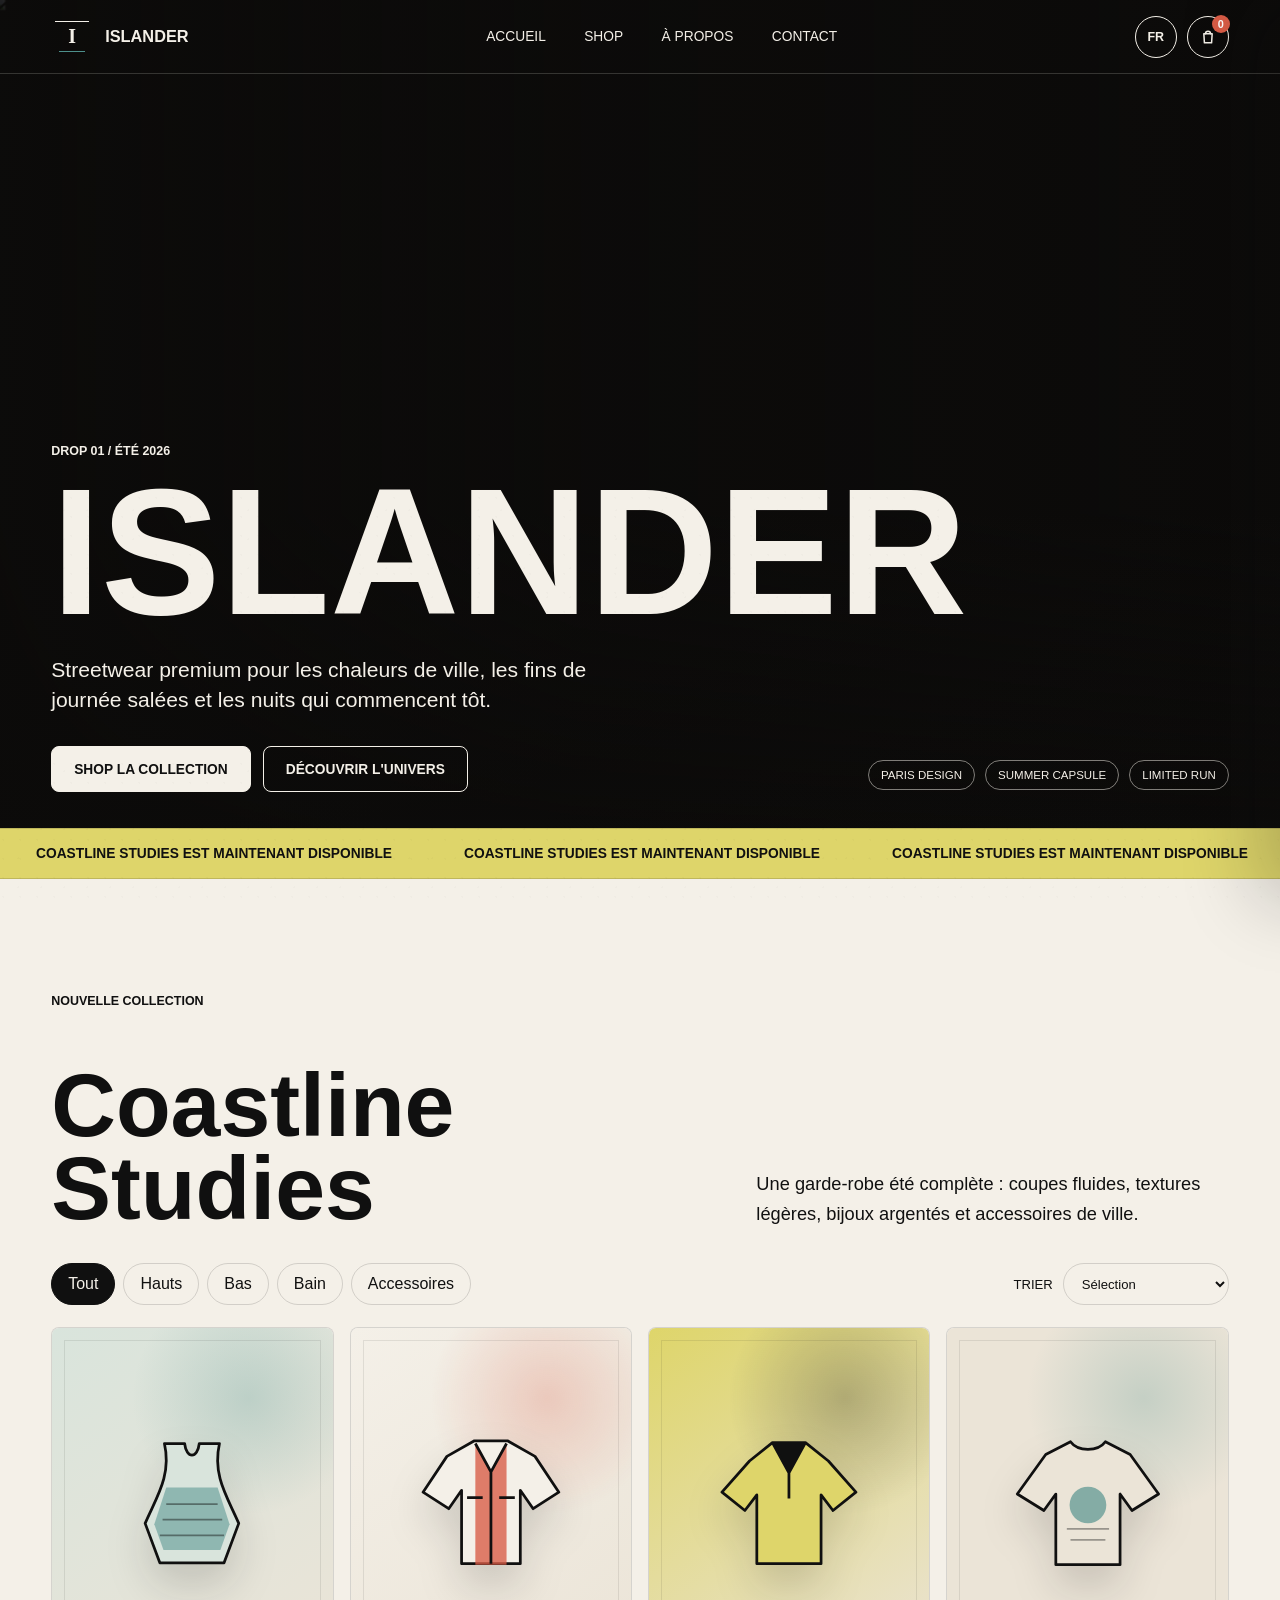
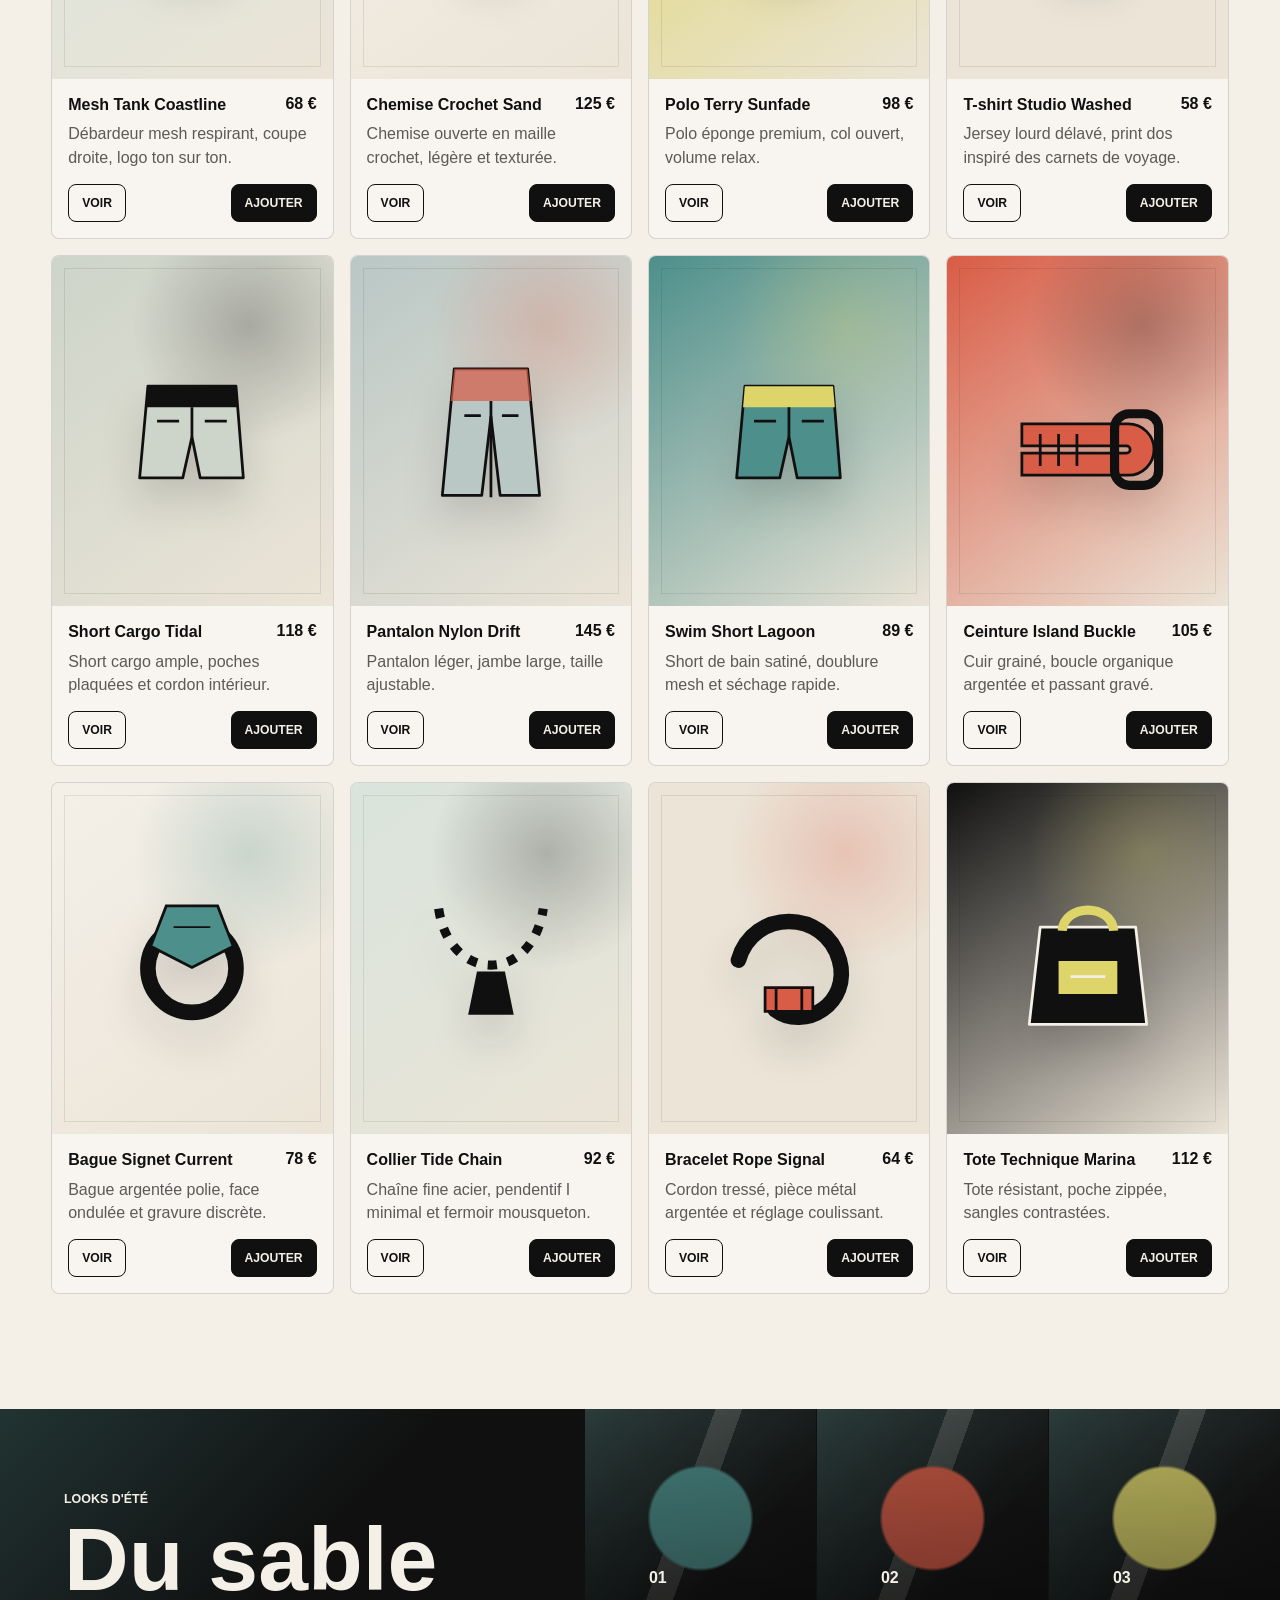
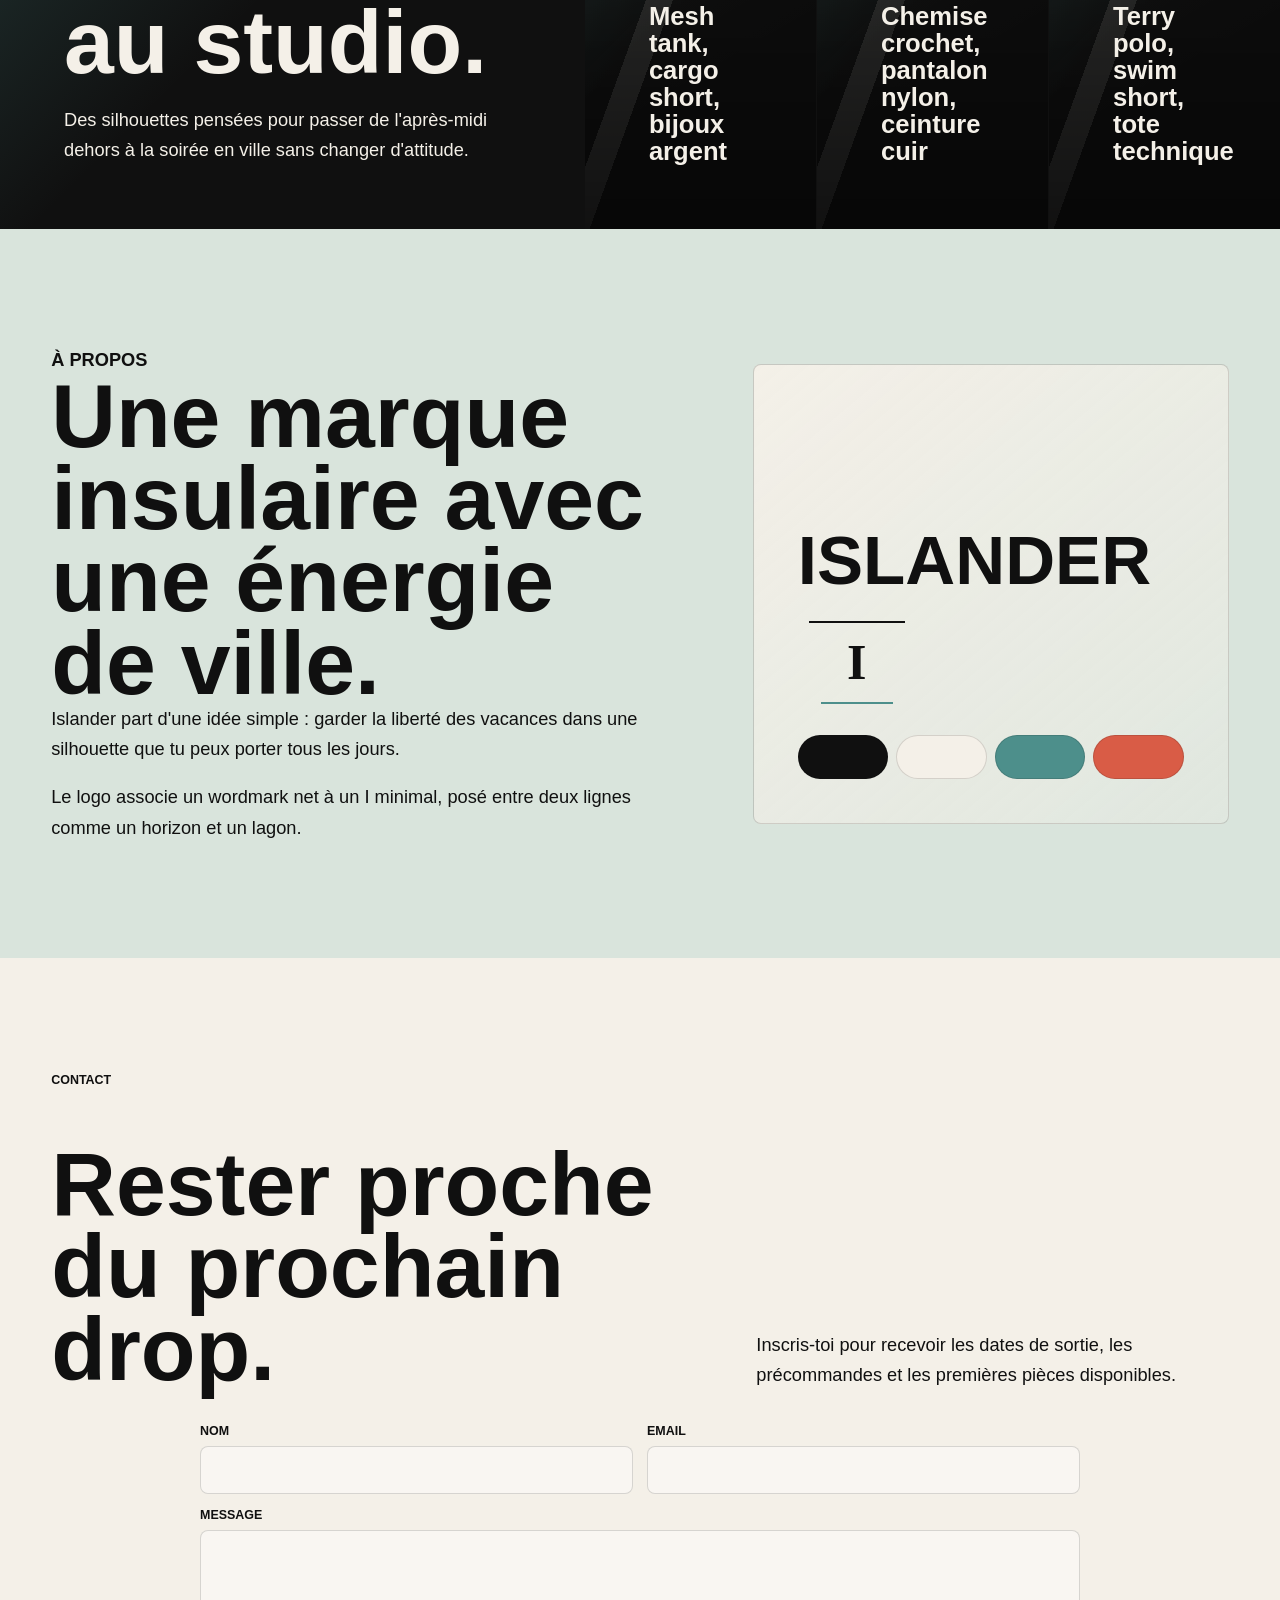
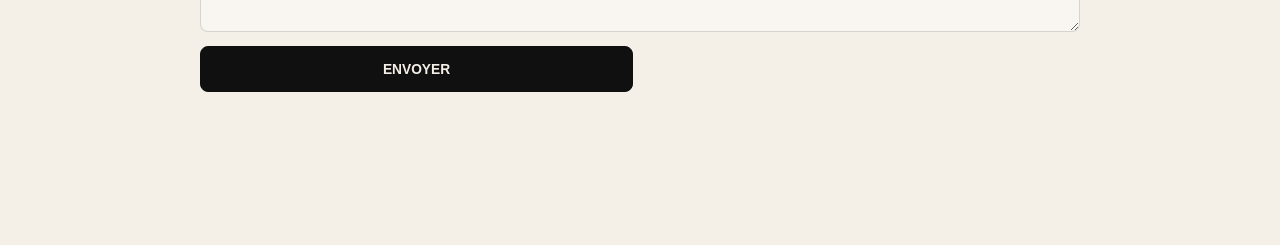
==== index.html @ 59736499 "Add files via upload" ====
<!doctype html>
<html lang="fr">
  <head>
    <meta charset="utf-8" />
    <meta name="viewport" content="width=device-width, initial-scale=1" />
    <meta
      name="description"
      content="Islander, marque streetwear premium et artistique. Collection ete, shop, accessoires et pieces lifestyle."
    />
    <title>Islander | Premium Streetwear</title>
    <link rel="preload" href="styles.css" as="style" />
    <link rel="stylesheet" href="styles.css" />
  </head>
  <body>
    <div class="grain" aria-hidden="true"></div>

    <header class="site-header" data-header>
      <a class="brand" href="#home" aria-label="Islander home">
        <span class="brand-mark" aria-hidden="true">
          <span class="mark-line"></span>
          <span class="mark-i">I</span>
          <span class="mark-line lagoon"></span>
        </span>
        <span class="brand-name">ISLANDER</span>
      </a>

      <nav class="desktop-nav" aria-label="Navigation principale">
        <a href="#home" data-i18n="navHome">Accueil</a>
        <a href="#shop" data-i18n="navShop">Shop</a>
        <a href="#about" data-i18n="navAbout">À propos</a>
        <a href="#contact" data-i18n="navContact">Contact</a>
      </nav>

      <div class="header-actions">
        <button class="lang-toggle" type="button" data-lang-toggle aria-label="Switch language">
          <span data-lang-current>FR</span>
        </button>
        <button class="icon-button" type="button" data-cart-open aria-label="Ouvrir le panier">
          <svg viewBox="0 0 24 24" aria-hidden="true">
            <path d="M7 8h10l-.7 11H7.7L7 8Z" />
            <path d="M9 8a3 3 0 0 1 6 0" />
          </svg>
          <span class="cart-count" data-cart-count>0</span>
        </button>
      </div>
    </header>

    <main>
      <section class="hero" id="home">
        <div class="hero-media" aria-hidden="true">
          <img src="assets/islander-campaign.svg" alt="" />
        </div>
        <div class="hero-copy reveal">
          <p class="eyebrow" data-i18n="heroEyebrow">Drop 01 / Été 2026</p>
          <h1>ISLANDER</h1>
          <p class="hero-subtitle" data-i18n="heroSubtitle">
            Streetwear premium pour les chaleurs de ville, les fins de journée salées et les nuits qui commencent tôt.
          </p>
          <div class="hero-actions">
            <a class="button primary" href="#shop" data-i18n="heroPrimary">Shop la collection</a>
            <a class="button ghost" href="#about" data-i18n="heroSecondary">Découvrir l'univers</a>
          </div>
        </div>
        <div class="hero-meta" aria-label="Collection details">
          <span data-i18n="heroMetaOne">Paris design</span>
          <span data-i18n="heroMetaTwo">Summer capsule</span>
          <span data-i18n="heroMetaThree">Limited run</span>
        </div>
      </section>

      <section class="drop-note" aria-label="Collection annonce">
        <div class="ticker">
          <span data-i18n="ticker">Coastline Studies est maintenant disponible</span>
          <span data-i18n="ticker">Coastline Studies est maintenant disponible</span>
          <span data-i18n="ticker">Coastline Studies est maintenant disponible</span>
        </div>
      </section>

      <section class="section shop-section" id="shop">
        <div class="section-heading reveal">
          <p class="eyebrow" data-i18n="shopEyebrow">Nouvelle collection</p>
          <h2 data-i18n="shopTitle">Coastline Studies</h2>
          <p data-i18n="shopIntro">
            Une garde-robe été complète : coupes fluides, textures légères, bijoux argentés et accessoires de ville.
          </p>
        </div>

        <div class="shop-toolbar reveal">
          <div class="filters" role="tablist" aria-label="Catégories produits">
            <button class="filter active" type="button" data-filter="all" role="tab" aria-selected="true" data-i18n="filterAll">
              Tout
            </button>
            <button class="filter" type="button" data-filter="tops" role="tab" aria-selected="false" data-i18n="filterTops">
              Hauts
            </button>
            <button class="filter" type="button" data-filter="bottoms" role="tab" aria-selected="false" data-i18n="filterBottoms">
              Bas
            </button>
            <button class="filter" type="button" data-filter="swim" role="tab" aria-selected="false" data-i18n="filterSwim">
              Bain
            </button>
            <button class="filter" type="button" data-filter="accessories" role="tab" aria-selected="false" data-i18n="filterAccessories">
              Accessoires
            </button>
          </div>

          <label class="sort-control">
            <span data-i18n="sortLabel">Trier</span>
            <select data-sort>
              <option value="featured" data-i18n="sortFeatured">Sélection</option>
              <option value="priceAsc" data-i18n="sortPriceAsc">Prix croissant</option>
              <option value="priceDesc" data-i18n="sortPriceDesc">Prix décroissant</option>
            </select>
          </label>
        </div>

        <div class="product-grid" data-products aria-live="polite"></div>
      </section>

      <section class="lookbook">
        <div class="lookbook-panel reveal">
          <p class="eyebrow" data-i18n="lookbookEyebrow">Looks d'été</p>
          <h2 data-i18n="lookbookTitle">Du sable au studio.</h2>
          <p data-i18n="lookbookText">
            Des silhouettes pensées pour passer de l'après-midi dehors à la soirée en ville sans changer d'attitude.
          </p>
        </div>
        <div class="lookbook-grid" aria-label="Looks Islander">
          <article class="look reveal">
            <span>01</span>
            <h3 data-i18n="lookOneTitle">Mesh tank, cargo short, bijoux argent</h3>
          </article>
          <article class="look reveal">
            <span>02</span>
            <h3 data-i18n="lookTwoTitle">Chemise crochet, pantalon nylon, ceinture cuir</h3>
          </article>
          <article class="look reveal">
            <span>03</span>
            <h3 data-i18n="lookThreeTitle">Terry polo, swim short, tote technique</h3>
          </article>
        </div>
      </section>

      <section class="section about-section" id="about">
        <div class="about-copy reveal">
          <p class="eyebrow" data-i18n="aboutEyebrow">À propos</p>
          <h2 data-i18n="aboutTitle">Une marque insulaire avec une énergie de ville.</h2>
          <p data-i18n="aboutTextOne">
            Islander part d'une idée simple : garder la liberté des vacances dans une silhouette que tu peux porter tous les jours.
          </p>
          <p data-i18n="aboutTextTwo">
            Le logo associe un wordmark net à un I minimal, posé entre deux lignes comme un horizon et un lagon.
          </p>
        </div>
        <div class="identity-board reveal" aria-label="Direction visuelle Islander">
          <div class="wordmark">ISLANDER</div>
          <div class="monogram" aria-hidden="true">
            <span class="mark-line"></span>
            <span class="mark-i">I</span>
            <span class="mark-line lagoon"></span>
          </div>
          <div class="palette">
            <span style="--swatch:#101010"></span>
            <span style="--swatch:#f4f0e8"></span>
            <span style="--swatch:#4d8f8b"></span>
            <span style="--swatch:#d95c46"></span>
          </div>
        </div>
      </section>

      <section class="section contact-section" id="contact">
        <div class="section-heading reveal">
          <p class="eyebrow" data-i18n="contactEyebrow">Contact</p>
          <h2 data-i18n="contactTitle">Rester proche du prochain drop.</h2>
          <p data-i18n="contactIntro">
            Inscris-toi pour recevoir les dates de sortie, les précommandes et les premières pièces disponibles.
          </p>
        </div>

        <form class="contact-form reveal" data-contact-form>
          <label>
            <span data-i18n="nameLabel">Nom</span>
            <input type="text" name="name" autocomplete="name" required />
          </label>
          <label>
            <span data-i18n="emailLabel">Email</span>
            <input type="email" name="email" autocomplete="email" required />
          </label>
          <label class="full">
            <span data-i18n="messageLabel">Message</span>
            <textarea name="message" rows="4" required></textarea>
          </label>
          <button class="button primary" type="submit" data-i18n="contactCta">Envoyer</button>
          <p class="form-status" data-form-status role="status"></p>
        </form>
      </section>
    </main>

    <aside class="cart-drawer" data-cart-drawer aria-hidden="true" aria-label="Panier">
      <div class="cart-head">
        <div>
          <p class="eyebrow" data-i18n="cartEyebrow">Panier</p>
          <h2 data-i18n="cartTitle">Ta sélection</h2>
        </div>
        <button class="icon-button close" type="button" data-cart-close aria-label="Fermer le panier">
          <svg viewBox="0 0 24 24" aria-hidden="true">
            <path d="m6 6 12 12M18 6 6 18" />
          </svg>
        </button>
      </div>
      <div class="cart-items" data-cart-items></div>
      <div class="cart-footer">
        <div class="cart-total">
          <span data-i18n="cartTotal">Total</span>
          <strong data-cart-total>0 €</strong>
        </div>
        <button class="button primary full-button" type="button" data-checkout data-i18n="checkoutCta">Commander</button>
        <p data-i18n="checkoutNote">Prototype local : paiement à connecter plus tard.</p>
      </div>
    </aside>
    <button class="page-scrim" type="button" data-scrim aria-label="Fermer"></button>

    <dialog class="quick-view" data-quick-view>
      <button class="icon-button close modal-close" type="button" data-modal-close aria-label="Fermer">
        <svg viewBox="0 0 24 24" aria-hidden="true">
          <path d="m6 6 12 12M18 6 6 18" />
        </svg>
      </button>
      <div class="modal-product-visual" data-modal-visual></div>
      <div class="modal-copy">
        <p class="eyebrow" data-modal-category></p>
        <h2 data-modal-title></h2>
        <p data-modal-desc></p>
        <div class="size-picker" data-size-picker></div>
        <div class="modal-row">
          <strong data-modal-price></strong>
          <button class="button primary" type="button" data-modal-add data-i18n="addToCart">Ajouter</button>
        </div>
      </div>
    </dialog>

    <script src="script.js" defer></script>
  </body>
</html>
---- styles.css ----
:root {
  color-scheme: light;
  --ink: #101010;
  --paper: #f4f0e8;
  --paper-soft: #ebe4d7;
  --mist: #d9e4dc;
  --sea: #4d8f8b;
  --coral: #d95c46;
  --citron: #ded56a;
  --line: rgba(16, 16, 16, 0.15);
  --shadow: 0 24px 70px rgba(16, 16, 16, 0.16);
  --radius: 8px;
  --header-height: 74px;
  font-family: "Inter", "Helvetica Neue", Arial, sans-serif;
}

* {
  box-sizing: border-box;
}

html {
  scroll-behavior: smooth;
}

body {
  margin: 0;
  background: var(--paper);
  color: var(--ink);
  overflow-x: hidden;
}

button,
input,
select,
textarea {
  font: inherit;
}

a {
  color: inherit;
  text-decoration: none;
}

img,
svg {
  display: block;
  max-width: 100%;
}

.grain {
  position: fixed;
  inset: 0;
  pointer-events: none;
  z-index: 100;
  opacity: 0.16;
  mix-blend-mode: multiply;
  background-image:
    radial-gradient(circle at 20% 20%, rgba(16, 16, 16, 0.12) 0 1px, transparent 1px),
    radial-gradient(circle at 80% 60%, rgba(16, 16, 16, 0.1) 0 1px, transparent 1px);
  background-size: 17px 19px, 23px 29px;
}

.site-header {
  position: fixed;
  top: 0;
  left: 0;
  right: 0;
  height: var(--header-height);
  z-index: 80;
  display: grid;
  grid-template-columns: auto 1fr auto;
  align-items: center;
  gap: 28px;
  padding: 0 clamp(18px, 4vw, 54px);
  color: var(--paper);
  transition: background 0.25s ease, color 0.25s ease, border-color 0.25s ease;
  border-bottom: 1px solid rgba(244, 240, 232, 0.18);
}

.site-header.is-scrolled {
  color: var(--ink);
  background: rgba(244, 240, 232, 0.88);
  border-bottom-color: var(--line);
  backdrop-filter: blur(18px);
}

.brand,
.header-actions,
.desktop-nav {
  display: flex;
  align-items: center;
}

.brand {
  gap: 12px;
  min-width: 0;
}

.brand-mark,
.monogram {
  display: grid;
  place-items: center;
  grid-template-rows: auto auto auto;
  gap: 3px;
  width: 42px;
  height: 34px;
  color: currentColor;
}

.mark-line {
  width: 34px;
  height: 1px;
  background: currentColor;
}

.mark-line.lagoon {
  width: 26px;
  background: var(--sea);
}

.mark-i {
  font-family: Georgia, "Times New Roman", serif;
  font-size: 20px;
  font-weight: 600;
  line-height: 0.85;
}

.brand-name,
.wordmark {
  font-weight: 760;
  letter-spacing: 0;
}

.brand-name {
  font-size: 1.02rem;
}

.desktop-nav {
  justify-content: center;
  gap: clamp(16px, 3vw, 42px);
  font-size: 0.86rem;
  text-transform: uppercase;
}

.desktop-nav a {
  position: relative;
  padding: 12px 0;
}

.desktop-nav a::after {
  content: "";
  position: absolute;
  left: 0;
  right: 0;
  bottom: 6px;
  height: 1px;
  transform: scaleX(0);
  transform-origin: right;
  background: currentColor;
  transition: transform 0.25s ease;
}

.desktop-nav a:hover::after {
  transform: scaleX(1);
  transform-origin: left;
}

.header-actions {
  justify-content: flex-end;
  gap: 10px;
}

.lang-toggle,
.icon-button {
  display: inline-grid;
  place-items: center;
  min-width: 42px;
  height: 42px;
  border: 1px solid currentColor;
  border-radius: 50%;
  background: transparent;
  color: inherit;
  cursor: pointer;
}

.lang-toggle {
  font-size: 0.78rem;
  font-weight: 700;
}

.icon-button {
  position: relative;
}

.icon-button svg {
  width: 20px;
  height: 20px;
  fill: none;
  stroke: currentColor;
  stroke-width: 1.8;
  stroke-linecap: round;
  stroke-linejoin: round;
}

.cart-count {
  position: absolute;
  right: -2px;
  top: -2px;
  min-width: 18px;
  height: 18px;
  display: grid;
  place-items: center;
  border-radius: 999px;
  background: var(--coral);
  color: #fff;
  font-size: 0.68rem;
  font-weight: 800;
}

.hero {
  position: relative;
  min-height: min(920px, 92vh);
  overflow: hidden;
  display: grid;
  align-items: end;
  padding: calc(var(--header-height) + 46px) clamp(18px, 4vw, 54px) 36px;
  background: #0c0b0a;
  color: var(--paper);
}

.hero::after {
  content: "";
  position: absolute;
  inset: 0;
  background:
    linear-gradient(90deg, rgba(12, 11, 10, 0.9), rgba(12, 11, 10, 0.3) 45%, rgba(12, 11, 10, 0.02)),
    linear-gradient(0deg, rgba(12, 11, 10, 0.8), transparent 38%);
  pointer-events: none;
}

.hero-media {
  position: absolute;
  inset: 0;
  transform: translate3d(var(--hero-x, 0), var(--hero-y, 0), 0) scale(1.02);
  transform-origin: center;
  transition: transform 0.2s ease-out;
}

.hero-media img {
  width: 100%;
  height: 100%;
  object-fit: cover;
}

.hero-copy {
  position: relative;
  z-index: 1;
  max-width: 760px;
}

.eyebrow {
  margin: 0 0 12px;
  font-size: 0.78rem;
  font-weight: 760;
  text-transform: uppercase;
  letter-spacing: 0;
}

.hero h1,
.section-heading h2,
.lookbook h2,
.about-copy h2 {
  margin: 0;
  font-weight: 820;
  letter-spacing: 0;
  line-height: 0.92;
}

.hero h1 {
  font-size: clamp(4.3rem, 14vw, 12.5rem);
  max-width: 100%;
}

.hero-subtitle {
  max-width: 590px;
  margin: 20px 0 0;
  font-size: clamp(1.03rem, 2vw, 1.32rem);
  line-height: 1.45;
}

.hero-actions {
  display: flex;
  flex-wrap: wrap;
  gap: 12px;
  margin-top: 30px;
}

.button {
  display: inline-flex;
  align-items: center;
  justify-content: center;
  min-height: 46px;
  padding: 0 22px;
  border: 1px solid currentColor;
  border-radius: var(--radius);
  font-size: 0.86rem;
  font-weight: 800;
  text-transform: uppercase;
  cursor: pointer;
  transition: transform 0.18s ease, background 0.18s ease, color 0.18s ease, border-color 0.18s ease;
}

.button:hover {
  transform: translateY(-2px);
}

.button.primary {
  background: var(--ink);
  border-color: var(--ink);
  color: var(--paper);
}

.hero .button.primary {
  background: var(--paper);
  border-color: var(--paper);
  color: var(--ink);
}

.button.ghost {
  background: transparent;
}

.hero-meta {
  position: absolute;
  right: clamp(18px, 4vw, 54px);
  bottom: 38px;
  z-index: 1;
  display: flex;
  gap: 10px;
  flex-wrap: wrap;
  justify-content: flex-end;
  max-width: 460px;
}

.hero-meta span {
  border: 1px solid rgba(244, 240, 232, 0.5);
  border-radius: 999px;
  padding: 8px 12px;
  font-size: 0.72rem;
  text-transform: uppercase;
}

.drop-note {
  overflow: hidden;
  border-block: 1px solid var(--line);
  background: var(--citron);
}

.ticker {
  display: flex;
  width: max-content;
  animation: ticker 22s linear infinite;
}

.ticker span {
  padding: 17px 36px;
  font-size: 0.86rem;
  font-weight: 820;
  text-transform: uppercase;
  white-space: nowrap;
}

@keyframes ticker {
  from {
    transform: translateX(0);
  }
  to {
    transform: translateX(-33.33%);
  }
}

.section {
  padding: clamp(70px, 9vw, 128px) clamp(18px, 4vw, 54px);
}

.section-heading {
  display: grid;
  grid-template-columns: minmax(0, 0.95fr) minmax(260px, 0.7fr);
  gap: clamp(22px, 5vw, 76px);
  align-items: end;
  margin-bottom: 34px;
}

.section-heading .eyebrow {
  grid-column: 1 / -1;
  margin-bottom: -8px;
}

.section-heading h2 {
  grid-column: 1;
}

.section-heading p:last-child {
  grid-column: 2;
}

.section-heading h2,
.lookbook h2,
.about-copy h2 {
  font-size: clamp(2.6rem, 7vw, 6.8rem);
}

.section-heading p:last-child,
.lookbook-panel p:last-child,
.about-copy p {
  margin: 0;
  font-size: clamp(0.98rem, 1.5vw, 1.14rem);
  line-height: 1.65;
}

.shop-toolbar {
  display: flex;
  align-items: center;
  justify-content: space-between;
  gap: 16px;
  margin-bottom: 22px;
}

.filters {
  display: flex;
  gap: 8px;
  overflow-x: auto;
  scrollbar-width: none;
}

.filters::-webkit-scrollbar {
  display: none;
}

.filter,
.sort-control select {
  min-height: 42px;
  border: 1px solid var(--line);
  border-radius: 999px;
  background: transparent;
  color: var(--ink);
  cursor: pointer;
}

.filter {
  padding: 0 16px;
  white-space: nowrap;
}

.filter.active {
  background: var(--ink);
  color: var(--paper);
  border-color: var(--ink);
}

.sort-control {
  display: inline-flex;
  align-items: center;
  gap: 10px;
  font-size: 0.82rem;
  text-transform: uppercase;
  white-space: nowrap;
}

.sort-control select {
  padding: 0 36px 0 14px;
}

.product-grid {
  display: grid;
  grid-template-columns: repeat(4, minmax(0, 1fr));
  gap: 16px;
}

.product-card {
  border: 1px solid var(--line);
  border-radius: var(--radius);
  overflow: hidden;
  background: rgba(255, 255, 255, 0.34);
  min-width: 0;
  transform: translateY(0);
  transition: transform 0.22s ease, box-shadow 0.22s ease, border-color 0.22s ease;
}

.product-card:hover {
  transform: translateY(-5px);
  box-shadow: var(--shadow);
  border-color: rgba(16, 16, 16, 0.32);
}

.product-art {
  position: relative;
  display: grid;
  place-items: center;
  width: 100%;
  aspect-ratio: 4 / 5;
  border: 0;
  padding: 0;
  overflow: hidden;
  color: inherit;
  cursor: pointer;
  background:
    radial-gradient(circle at 70% 20%, color-mix(in srgb, var(--accent) 24%, transparent), transparent 34%),
    linear-gradient(145deg, var(--wash), var(--paper-soft));
}

.product-art::after {
  content: "";
  position: absolute;
  inset: 12px;
  border: 1px solid rgba(16, 16, 16, 0.09);
  pointer-events: none;
}

.product-art svg {
  width: min(72%, 290px);
  height: min(72%, 290px);
  filter: drop-shadow(0 22px 20px rgba(16, 16, 16, 0.15));
  transition: transform 0.28s ease;
}

.product-card:hover .product-art svg {
  transform: rotate(-2deg) scale(1.03);
}

.product-info {
  padding: 16px;
}

.product-topline,
.product-actions,
.cart-line,
.cart-total,
.modal-row {
  display: flex;
  align-items: center;
  justify-content: space-between;
  gap: 12px;
}

.product-topline {
  align-items: start;
}

.product-info h3 {
  margin: 0;
  font-size: 1rem;
  line-height: 1.24;
}

.product-info p {
  margin: 8px 0 15px;
  color: rgba(16, 16, 16, 0.68);
  line-height: 1.45;
  min-height: 42px;
}

.price {
  flex: 0 0 auto;
  font-weight: 820;
}

.product-actions .button {
  min-height: 38px;
  padding-inline: 13px;
  font-size: 0.76rem;
}

.product-actions .button.ghost {
  color: var(--ink);
}

.lookbook {
  display: grid;
  grid-template-columns: 0.84fr 1fr;
  gap: 1px;
  background: var(--ink);
  color: var(--paper);
}

.lookbook-panel,
.look {
  min-height: 420px;
  padding: clamp(28px, 5vw, 64px);
  background:
    linear-gradient(135deg, rgba(77, 143, 139, 0.28), transparent 45%),
    #101010;
}

.lookbook-panel {
  display: flex;
  flex-direction: column;
  justify-content: end;
}

.lookbook-panel p:last-child {
  max-width: 520px;
  margin-top: 22px;
}

.lookbook-grid {
  display: grid;
  grid-template-columns: repeat(3, minmax(0, 1fr));
  gap: 1px;
}

.look {
  position: relative;
  display: flex;
  flex-direction: column;
  justify-content: flex-end;
  overflow: hidden;
}

.look::before {
  content: "";
  position: absolute;
  inset: 0;
  opacity: 0.8;
  background:
    linear-gradient(180deg, transparent, rgba(0, 0, 0, 0.68)),
    radial-gradient(circle at 50% 26%, var(--accent, var(--sea)) 0 15%, transparent 16%),
    linear-gradient(110deg, transparent 0 34%, rgba(244, 240, 232, 0.18) 34% 41%, transparent 41%),
    linear-gradient(150deg, rgba(244, 240, 232, 0.06), transparent 62%);
}

.look:nth-child(1) {
  --accent: var(--sea);
}

.look:nth-child(2) {
  --accent: var(--coral);
}

.look:nth-child(3) {
  --accent: var(--citron);
}

.look span,
.look h3 {
  position: relative;
}

.look span {
  font-weight: 820;
  margin-bottom: 16px;
}

.look h3 {
  margin: 0;
  max-width: 250px;
  font-size: clamp(1.2rem, 2vw, 1.65rem);
  line-height: 1.06;
}

.about-section {
  display: grid;
  grid-template-columns: minmax(0, 0.9fr) minmax(320px, 0.7fr);
  gap: clamp(28px, 7vw, 92px);
  align-items: center;
  background: var(--mist);
}

.about-copy p + p {
  margin-top: 18px;
}

.identity-board {
  border: 1px solid rgba(16, 16, 16, 0.16);
  border-radius: var(--radius);
  min-height: 460px;
  padding: clamp(22px, 4vw, 44px);
  display: grid;
  grid-template-rows: 1fr auto auto;
  gap: 26px;
  background:
    linear-gradient(140deg, rgba(244, 240, 232, 0.92), rgba(217, 228, 220, 0.74)),
    var(--paper);
}

.identity-board .wordmark {
  align-self: end;
  font-size: clamp(2.4rem, 5.4vw, 5.9rem);
  line-height: 0.86;
  overflow-wrap: anywhere;
}

.identity-board .monogram {
  width: 118px;
  height: 92px;
  gap: 10px;
  color: var(--ink);
}

.identity-board .monogram .mark-line {
  width: 96px;
  height: 2px;
}

.identity-board .monogram .mark-line.lagoon {
  width: 72px;
}

.identity-board .monogram .mark-i {
  font-size: 50px;
  line-height: 0.78;
}

.palette {
  display: grid;
  grid-template-columns: repeat(4, 1fr);
  gap: 8px;
}

.palette span {
  height: 44px;
  border-radius: 999px;
  background: var(--swatch);
  border: 1px solid rgba(16, 16, 16, 0.14);
}

.contact-section {
  background: var(--paper);
}

.contact-form {
  display: grid;
  grid-template-columns: repeat(2, minmax(0, 1fr));
  gap: 14px;
  max-width: 880px;
  margin-inline: auto;
}

.contact-form label {
  display: grid;
  gap: 8px;
}

.contact-form label.full,
.contact-form .full-button,
.form-status {
  grid-column: 1 / -1;
}

.contact-form span {
  font-size: 0.78rem;
  font-weight: 780;
  text-transform: uppercase;
}

.contact-form input,
.contact-form textarea {
  width: 100%;
  border: 1px solid var(--line);
  border-radius: var(--radius);
  padding: 14px;
  background: rgba(255, 255, 255, 0.42);
  color: var(--ink);
  resize: vertical;
}

.form-status {
  min-height: 24px;
  margin: 0;
}

.page-scrim {
  position: fixed;
  inset: 0;
  z-index: 85;
  border: 0;
  background: rgba(16, 16, 16, 0.46);
  opacity: 0;
  pointer-events: none;
  transition: opacity 0.22s ease;
}

.page-scrim.is-active {
  opacity: 1;
  pointer-events: auto;
}

.cart-drawer {
  position: fixed;
  inset: 0 0 0 auto;
  z-index: 90;
  width: min(460px, 100vw);
  display: grid;
  grid-template-rows: auto 1fr auto;
  background: var(--paper);
  color: var(--ink);
  transform: translateX(100%);
  transition: transform 0.26s ease;
  box-shadow: -24px 0 70px rgba(16, 16, 16, 0.22);
}

.cart-drawer.is-open {
  transform: translateX(0);
}

.cart-head,
.cart-footer {
  padding: 22px;
}

.cart-head {
  display: flex;
  align-items: start;
  justify-content: space-between;
  gap: 16px;
  border-bottom: 1px solid var(--line);
}

.cart-head h2 {
  margin: 0;
}

.icon-button.close {
  color: var(--ink);
}

.cart-items {
  overflow: auto;
  padding: 10px 22px;
}

.cart-empty {
  color: rgba(16, 16, 16, 0.62);
  line-height: 1.5;
}

.cart-line {
  align-items: center;
  padding: 14px 0;
  border-bottom: 1px solid var(--line);
}

.cart-thumb {
  width: 70px;
  aspect-ratio: 1;
  flex: 0 0 auto;
  display: grid;
  place-items: center;
  border-radius: var(--radius);
  background: var(--wash);
}

.cart-thumb svg {
  width: 70%;
}

.cart-line-info {
  min-width: 0;
  flex: 1;
}

.cart-line-info h3 {
  margin: 0 0 3px;
  font-size: 0.94rem;
}

.cart-line-info p {
  margin: 0;
  font-size: 0.82rem;
  color: rgba(16, 16, 16, 0.6);
}

.qty-controls {
  display: flex;
  align-items: center;
  border: 1px solid var(--line);
  border-radius: 999px;
  overflow: hidden;
}

.qty-controls button {
  width: 30px;
  height: 30px;
  border: 0;
  background: transparent;
  cursor: pointer;
}

.cart-footer {
  border-top: 1px solid var(--line);
}

.cart-total {
  margin-bottom: 14px;
  font-size: 1.08rem;
}

.full-button {
  width: 100%;
}

.cart-footer p {
  margin: 10px 0 0;
  color: rgba(16, 16, 16, 0.62);
  font-size: 0.84rem;
}

.quick-view {
  width: min(940px, calc(100vw - 28px));
  border: 0;
  border-radius: var(--radius);
  padding: 0;
  color: var(--ink);
  background: var(--paper);
  box-shadow: var(--shadow);
}

.quick-view::backdrop {
  background: rgba(16, 16, 16, 0.58);
}

.quick-view[open] {
  display: grid;
  grid-template-columns: minmax(0, 0.95fr) minmax(280px, 0.8fr);
}

.modal-close {
  position: absolute;
  right: 14px;
  top: 14px;
  z-index: 1;
  background: rgba(244, 240, 232, 0.72);
}

.modal-product-visual {
  min-height: 540px;
  display: grid;
  place-items: center;
  background:
    radial-gradient(circle at 65% 22%, color-mix(in srgb, var(--accent) 22%, transparent), transparent 30%),
    linear-gradient(145deg, var(--wash), var(--paper-soft));
}

.modal-product-visual svg {
  width: min(60%, 360px);
  filter: drop-shadow(0 24px 30px rgba(16, 16, 16, 0.18));
}

.modal-copy {
  display: grid;
  align-content: end;
  gap: 18px;
  padding: clamp(24px, 4vw, 46px);
}

.modal-copy h2 {
  margin: 0;
  font-size: clamp(2rem, 4vw, 4.4rem);
  line-height: 0.96;
}

.modal-copy p {
  margin: 0;
  line-height: 1.6;
}

.size-picker {
  display: flex;
  flex-wrap: wrap;
  gap: 8px;
}

.size-picker button {
  min-width: 44px;
  min-height: 38px;
  border: 1px solid var(--line);
  border-radius: 999px;
  background: transparent;
  cursor: pointer;
}

.size-picker button.active {
  background: var(--ink);
  color: var(--paper);
  border-color: var(--ink);
}

.reveal {
  opacity: 0;
  transform: translateY(22px);
  transition: opacity 0.5s ease, transform 0.5s ease;
}

.reveal.is-visible {
  opacity: 1;
  transform: translateY(0);
}

@media (max-width: 1120px) {
  .product-grid {
    grid-template-columns: repeat(3, minmax(0, 1fr));
  }

  .lookbook {
    grid-template-columns: 1fr;
  }
}

@media (max-width: 840px) {
  .site-header {
    grid-template-columns: 1fr auto;
  }

  .desktop-nav {
    display: none;
  }

  .hero {
    min-height: 88vh;
  }

  .hero::after {
    background:
      linear-gradient(180deg, rgba(12, 11, 10, 0.2), rgba(12, 11, 10, 0.88)),
      linear-gradient(90deg, rgba(12, 11, 10, 0.35), transparent);
  }

  .hero-copy {
    max-width: 100%;
  }

  .hero-meta {
    position: relative;
    right: auto;
    bottom: auto;
    margin-top: 28px;
    justify-content: flex-start;
  }

  .section-heading,
  .about-section {
    grid-template-columns: 1fr;
  }

  .section-heading .eyebrow,
  .section-heading h2,
  .section-heading p:last-child {
    grid-column: 1;
  }

  .shop-toolbar {
    align-items: stretch;
    flex-direction: column;
  }

  .sort-control {
    justify-content: space-between;
  }

  .product-grid {
    grid-template-columns: repeat(2, minmax(0, 1fr));
  }

  .lookbook-grid {
    grid-template-columns: 1fr;
  }

  .lookbook-panel,
  .look {
    min-height: 320px;
  }

  .quick-view[open] {
    grid-template-columns: 1fr;
  }

  .modal-product-visual {
    min-height: 360px;
  }
}

@media (max-width: 560px) {
  .brand-name {
    display: none;
  }

  .site-header {
    padding-inline: 14px;
  }

  .hero {
    padding-inline: 14px;
    padding-bottom: 24px;
  }

  .hero h1 {
    font-size: clamp(3.25rem, 18vw, 5.2rem);
  }

  .hero-actions {
    display: grid;
  }

  .button {
    width: 100%;
  }

  .hero-meta span {
    font-size: 0.68rem;
  }

  .section {
    padding-inline: 14px;
  }

  .product-grid {
    grid-template-columns: 1fr;
  }

  .contact-form {
    grid-template-columns: 1fr;
  }

  .identity-board {
    min-height: 340px;
  }

  .cart-drawer {
    width: 100vw;
  }
}

@media (prefers-reduced-motion: reduce) {
  *,
  *::before,
  *::after {
    scroll-behavior: auto !important;
    animation-duration: 0.01ms !important;
    animation-iteration-count: 1 !important;
    transition-duration: 0.01ms !important;
  }
}
---- styles.css ----
:root {
  color-scheme: light;
  --ink: #101010;
  --paper: #f4f0e8;
  --paper-soft: #ebe4d7;
  --mist: #d9e4dc;
  --sea: #4d8f8b;
  --coral: #d95c46;
  --citron: #ded56a;
  --line: rgba(16, 16, 16, 0.15);
  --shadow: 0 24px 70px rgba(16, 16, 16, 0.16);
  --radius: 8px;
  --header-height: 74px;
  font-family: "Inter", "Helvetica Neue", Arial, sans-serif;
}

* {
  box-sizing: border-box;
}

html {
  scroll-behavior: smooth;
}

body {
  margin: 0;
  background: var(--paper);
  color: var(--ink);
  overflow-x: hidden;
}

button,
input,
select,
textarea {
  font: inherit;
}

a {
  color: inherit;
  text-decoration: none;
}

img,
svg {
  display: block;
  max-width: 100%;
}

.grain {
  position: fixed;
  inset: 0;
  pointer-events: none;
  z-index: 100;
  opacity: 0.16;
  mix-blend-mode: multiply;
  background-image:
    radial-gradient(circle at 20% 20%, rgba(16, 16, 16, 0.12) 0 1px, transparent 1px),
    radial-gradient(circle at 80% 60%, rgba(16, 16, 16, 0.1) 0 1px, transparent 1px);
  background-size: 17px 19px, 23px 29px;
}

.site-header {
  position: fixed;
  top: 0;
  left: 0;
  right: 0;
  height: var(--header-height);
  z-index: 80;
  display: grid;
  grid-template-columns: auto 1fr auto;
  align-items: center;
  gap: 28px;
  padding: 0 clamp(18px, 4vw, 54px);
  color: var(--paper);
  transition: background 0.25s ease, color 0.25s ease, border-color 0.25s ease;
  border-bottom: 1px solid rgba(244, 240, 232, 0.18);
}

.site-header.is-scrolled {
  color: var(--ink);
  background: rgba(244, 240, 232, 0.88);
  border-bottom-color: var(--line);
  backdrop-filter: blur(18px);
}

.brand,
.header-actions,
.desktop-nav {
  display: flex;
  align-items: center;
}

.brand {
  gap: 12px;
  min-width: 0;
}

.brand-mark,
.monogram {
  display: grid;
  place-items: center;
  grid-template-rows: auto auto auto;
  gap: 3px;
  width: 42px;
  height: 34px;
  color: currentColor;
}

.mark-line {
  width: 34px;
  height: 1px;
  background: currentColor;
}

.mark-line.lagoon {
  width: 26px;
  background: var(--sea);
}

.mark-i {
  font-family: Georgia, "Times New Roman", serif;
  font-size: 20px;
  font-weight: 600;
  line-height: 0.85;
}

.brand-name,
.wordmark {
  font-weight: 760;
  letter-spacing: 0;
}

.brand-name {
  font-size: 1.02rem;
}

.desktop-nav {
  justify-content: center;
  gap: clamp(16px, 3vw, 42px);
  font-size: 0.86rem;
  text-transform: uppercase;
}

.desktop-nav a {
  position: relative;
  padding: 12px 0;
}

.desktop-nav a::after {
  content: "";
  position: absolute;
  left: 0;
  right: 0;
  bottom: 6px;
  height: 1px;
  transform: scaleX(0);
  transform-origin: right;
  background: currentColor;
  transition: transform 0.25s ease;
}

.desktop-nav a:hover::after {
  transform: scaleX(1);
  transform-origin: left;
}

.header-actions {
  justify-content: flex-end;
  gap: 10px;
}

.lang-toggle,
.icon-button {
  display: inline-grid;
  place-items: center;
  min-width: 42px;
  height: 42px;
  border: 1px solid currentColor;
  border-radius: 50%;
  background: transparent;
  color: inherit;
  cursor: pointer;
}

.lang-toggle {
  font-size: 0.78rem;
  font-weight: 700;
}

.icon-button {
  position: relative;
}

.icon-button svg {
  width: 20px;
  height: 20px;
  fill: none;
  stroke: currentColor;
  stroke-width: 1.8;
  stroke-linecap: round;
  stroke-linejoin: round;
}

.cart-count {
  position: absolute;
  right: -2px;
  top: -2px;
  min-width: 18px;
  height: 18px;
  display: grid;
  place-items: center;
  border-radius: 999px;
  background: var(--coral);
  color: #fff;
  font-size: 0.68rem;
  font-weight: 800;
}

.hero {
  position: relative;
  min-height: min(920px, 92vh);
  overflow: hidden;
  display: grid;
  align-items: end;
  padding: calc(var(--header-height) + 46px) clamp(18px, 4vw, 54px) 36px;
  background: #0c0b0a;
  color: var(--paper);
}

.hero::after {
  content: "";
  position: absolute;
  inset: 0;
  background:
    linear-gradient(90deg, rgba(12, 11, 10, 0.9), rgba(12, 11, 10, 0.3) 45%, rgba(12, 11, 10, 0.02)),
    linear-gradient(0deg, rgba(12, 11, 10, 0.8), transparent 38%);
  pointer-events: none;
}

.hero-media {
  position: absolute;
  inset: 0;
  transform: translate3d(var(--hero-x, 0), var(--hero-y, 0), 0) scale(1.02);
  transform-origin: center;
  transition: transform 0.2s ease-out;
}

.hero-media img {
  width: 100%;
  height: 100%;
  object-fit: cover;
}

.hero-copy {
  position: relative;
  z-index: 1;
  max-width: 760px;
}

.eyebrow {
  margin: 0 0 12px;
  font-size: 0.78rem;
  font-weight: 760;
  text-transform: uppercase;
  letter-spacing: 0;
}

.hero h1,
.section-heading h2,
.lookbook h2,
.about-copy h2 {
  margin: 0;
  font-weight: 820;
  letter-spacing: 0;
  line-height: 0.92;
}

.hero h1 {
  font-size: clamp(4.3rem, 14vw, 12.5rem);
  max-width: 100%;
}

.hero-subtitle {
  max-width: 590px;
  margin: 20px 0 0;
  font-size: clamp(1.03rem, 2vw, 1.32rem);
  line-height: 1.45;
}

.hero-actions {
  display: flex;
  flex-wrap: wrap;
  gap: 12px;
  margin-top: 30px;
}

.button {
  display: inline-flex;
  align-items: center;
  justify-content: center;
  min-height: 46px;
  padding: 0 22px;
  border: 1px solid currentColor;
  border-radius: var(--radius);
  font-size: 0.86rem;
  font-weight: 800;
  text-transform: uppercase;
  cursor: pointer;
  transition: transform 0.18s ease, background 0.18s ease, color 0.18s ease, border-color 0.18s ease;
}

.button:hover {
  transform: translateY(-2px);
}

.button.primary {
  background: var(--ink);
  border-color: var(--ink);
  color: var(--paper);
}

.hero .button.primary {
  background: var(--paper);
  border-color: var(--paper);
  color: var(--ink);
}

.button.ghost {
  background: transparent;
}

.hero-meta {
  position: absolute;
  right: clamp(18px, 4vw, 54px);
  bottom: 38px;
  z-index: 1;
  display: flex;
  gap: 10px;
  flex-wrap: wrap;
  justify-content: flex-end;
  max-width: 460px;
}

.hero-meta span {
  border: 1px solid rgba(244, 240, 232, 0.5);
  border-radius: 999px;
  padding: 8px 12px;
  font-size: 0.72rem;
  text-transform: uppercase;
}

.drop-note {
  overflow: hidden;
  border-block: 1px solid var(--line);
  background: var(--citron);
}

.ticker {
  display: flex;
  width: max-content;
  animation: ticker 22s linear infinite;
}

.ticker span {
  padding: 17px 36px;
  font-size: 0.86rem;
  font-weight: 820;
  text-transform: uppercase;
  white-space: nowrap;
}

@keyframes ticker {
  from {
    transform: translateX(0);
  }
  to {
    transform: translateX(-33.33%);
  }
}

.section {
  padding: clamp(70px, 9vw, 128px) clamp(18px, 4vw, 54px);
}

.section-heading {
  display: grid;
  grid-template-columns: minmax(0, 0.95fr) minmax(260px, 0.7fr);
  gap: clamp(22px, 5vw, 76px);
  align-items: end;
  margin-bottom: 34px;
}

.section-heading .eyebrow {
  grid-column: 1 / -1;
  margin-bottom: -8px;
}

.section-heading h2 {
  grid-column: 1;
}

.section-heading p:last-child {
  grid-column: 2;
}

.section-heading h2,
.lookbook h2,
.about-copy h2 {
  font-size: clamp(2.6rem, 7vw, 6.8rem);
}

.section-heading p:last-child,
.lookbook-panel p:last-child,
.about-copy p {
  margin: 0;
  font-size: clamp(0.98rem, 1.5vw, 1.14rem);
  line-height: 1.65;
}

.shop-toolbar {
  display: flex;
  align-items: center;
  justify-content: space-between;
  gap: 16px;
  margin-bottom: 22px;
}

.filters {
  display: flex;
  gap: 8px;
  overflow-x: auto;
  scrollbar-width: none;
}

.filters::-webkit-scrollbar {
  display: none;
}

.filter,
.sort-control select {
  min-height: 42px;
  border: 1px solid var(--line);
  border-radius: 999px;
  background: transparent;
  color: var(--ink);
  cursor: pointer;
}

.filter {
  padding: 0 16px;
  white-space: nowrap;
}

.filter.active {
  background: var(--ink);
  color: var(--paper);
  border-color: var(--ink);
}

.sort-control {
  display: inline-flex;
  align-items: center;
  gap: 10px;
  font-size: 0.82rem;
  text-transform: uppercase;
  white-space: nowrap;
}

.sort-control select {
  padding: 0 36px 0 14px;
}

.product-grid {
  display: grid;
  grid-template-columns: repeat(4, minmax(0, 1fr));
  gap: 16px;
}

.product-card {
  border: 1px solid var(--line);
  border-radius: var(--radius);
  overflow: hidden;
  background: rgba(255, 255, 255, 0.34);
  min-width: 0;
  transform: translateY(0);
  transition: transform 0.22s ease, box-shadow 0.22s ease, border-color 0.22s ease;
}

.product-card:hover {
  transform: translateY(-5px);
  box-shadow: var(--shadow);
  border-color: rgba(16, 16, 16, 0.32);
}

.product-art {
  position: relative;
  display: grid;
  place-items: center;
  width: 100%;
  aspect-ratio: 4 / 5;
  border: 0;
  padding: 0;
  overflow: hidden;
  color: inherit;
  cursor: pointer;
  background:
    radial-gradient(circle at 70% 20%, color-mix(in srgb, var(--accent) 24%, transparent), transparent 34%),
    linear-gradient(145deg, var(--wash), var(--paper-soft));
}

.product-art::after {
  content: "";
  position: absolute;
  inset: 12px;
  border: 1px solid rgba(16, 16, 16, 0.09);
  pointer-events: none;
}

.product-art svg {
  width: min(72%, 290px);
  height: min(72%, 290px);
  filter: drop-shadow(0 22px 20px rgba(16, 16, 16, 0.15));
  transition: transform 0.28s ease;
}

.product-card:hover .product-art svg {
  transform: rotate(-2deg) scale(1.03);
}

.product-info {
  padding: 16px;
}

.product-topline,
.product-actions,
.cart-line,
.cart-total,
.modal-row {
  display: flex;
  align-items: center;
  justify-content: space-between;
  gap: 12px;
}

.product-topline {
  align-items: start;
}

.product-info h3 {
  margin: 0;
  font-size: 1rem;
  line-height: 1.24;
}

.product-info p {
  margin: 8px 0 15px;
  color: rgba(16, 16, 16, 0.68);
  line-height: 1.45;
  min-height: 42px;
}

.price {
  flex: 0 0 auto;
  font-weight: 820;
}

.product-actions .button {
  min-height: 38px;
  padding-inline: 13px;
  font-size: 0.76rem;
}

.product-actions .button.ghost {
  color: var(--ink);
}

.lookbook {
  display: grid;
  grid-template-columns: 0.84fr 1fr;
  gap: 1px;
  background: var(--ink);
  color: var(--paper);
}

.lookbook-panel,
.look {
  min-height: 420px;
  padding: clamp(28px, 5vw, 64px);
  background:
    linear-gradient(135deg, rgba(77, 143, 139, 0.28), transparent 45%),
    #101010;
}

.lookbook-panel {
  display: flex;
  flex-direction: column;
  justify-content: end;
}

.lookbook-panel p:last-child {
  max-width: 520px;
  margin-top: 22px;
}

.lookbook-grid {
  display: grid;
  grid-template-columns: repeat(3, minmax(0, 1fr));
  gap: 1px;
}

.look {
  position: relative;
  display: flex;
  flex-direction: column;
  justify-content: flex-end;
  overflow: hidden;
}

.look::before {
  content: "";
  position: absolute;
  inset: 0;
  opacity: 0.8;
  background:
    linear-gradient(180deg, transparent, rgba(0, 0, 0, 0.68)),
    radial-gradient(circle at 50% 26%, var(--accent, var(--sea)) 0 15%, transparent 16%),
    linear-gradient(110deg, transparent 0 34%, rgba(244, 240, 232, 0.18) 34% 41%, transparent 41%),
    linear-gradient(150deg, rgba(244, 240, 232, 0.06), transparent 62%);
}

.look:nth-child(1) {
  --accent: var(--sea);
}

.look:nth-child(2) {
  --accent: var(--coral);
}

.look:nth-child(3) {
  --accent: var(--citron);
}

.look span,
.look h3 {
  position: relative;
}

.look span {
  font-weight: 820;
  margin-bottom: 16px;
}

.look h3 {
  margin: 0;
  max-width: 250px;
  font-size: clamp(1.2rem, 2vw, 1.65rem);
  line-height: 1.06;
}

.about-section {
  display: grid;
  grid-template-columns: minmax(0, 0.9fr) minmax(320px, 0.7fr);
  gap: clamp(28px, 7vw, 92px);
  align-items: center;
  background: var(--mist);
}

.about-copy p + p {
  margin-top: 18px;
}

.identity-board {
  border: 1px solid rgba(16, 16, 16, 0.16);
  border-radius: var(--radius);
  min-height: 460px;
  padding: clamp(22px, 4vw, 44px);
  display: grid;
  grid-template-rows: 1fr auto auto;
  gap: 26px;
  background:
    linear-gradient(140deg, rgba(244, 240, 232, 0.92), rgba(217, 228, 220, 0.74)),
    var(--paper);
}

.identity-board .wordmark {
  align-self: end;
  font-size: clamp(2.4rem, 5.4vw, 5.9rem);
  line-height: 0.86;
  overflow-wrap: anywhere;
}

.identity-board .monogram {
  width: 118px;
  height: 92px;
  gap: 10px;
  color: var(--ink);
}

.identity-board .monogram .mark-line {
  width: 96px;
  height: 2px;
}

.identity-board .monogram .mark-line.lagoon {
  width: 72px;
}

.identity-board .monogram .mark-i {
  font-size: 50px;
  line-height: 0.78;
}

.palette {
  display: grid;
  grid-template-columns: repeat(4, 1fr);
  gap: 8px;
}

.palette span {
  height: 44px;
  border-radius: 999px;
  background: var(--swatch);
  border: 1px solid rgba(16, 16, 16, 0.14);
}

.contact-section {
  background: var(--paper);
}

.contact-form {
  display: grid;
  grid-template-columns: repeat(2, minmax(0, 1fr));
  gap: 14px;
  max-width: 880px;
  margin-inline: auto;
}

.contact-form label {
  display: grid;
  gap: 8px;
}

.contact-form label.full,
.contact-form .full-button,
.form-status {
  grid-column: 1 / -1;
}

.contact-form span {
  font-size: 0.78rem;
  font-weight: 780;
  text-transform: uppercase;
}

.contact-form input,
.contact-form textarea {
  width: 100%;
  border: 1px solid var(--line);
  border-radius: var(--radius);
  padding: 14px;
  background: rgba(255, 255, 255, 0.42);
  color: var(--ink);
  resize: vertical;
}

.form-status {
  min-height: 24px;
  margin: 0;
}

.page-scrim {
  position: fixed;
  inset: 0;
  z-index: 85;
  border: 0;
  background: rgba(16, 16, 16, 0.46);
  opacity: 0;
  pointer-events: none;
  transition: opacity 0.22s ease;
}

.page-scrim.is-active {
  opacity: 1;
  pointer-events: auto;
}

.cart-drawer {
  position: fixed;
  inset: 0 0 0 auto;
  z-index: 90;
  width: min(460px, 100vw);
  display: grid;
  grid-template-rows: auto 1fr auto;
  background: var(--paper);
  color: var(--ink);
  transform: translateX(100%);
  transition: transform 0.26s ease;
  box-shadow: -24px 0 70px rgba(16, 16, 16, 0.22);
}

.cart-drawer.is-open {
  transform: translateX(0);
}

.cart-head,
.cart-footer {
  padding: 22px;
}

.cart-head {
  display: flex;
  align-items: start;
  justify-content: space-between;
  gap: 16px;
  border-bottom: 1px solid var(--line);
}

.cart-head h2 {
  margin: 0;
}

.icon-button.close {
  color: var(--ink);
}

.cart-items {
  overflow: auto;
  padding: 10px 22px;
}

.cart-empty {
  color: rgba(16, 16, 16, 0.62);
  line-height: 1.5;
}

.cart-line {
  align-items: center;
  padding: 14px 0;
  border-bottom: 1px solid var(--line);
}

.cart-thumb {
  width: 70px;
  aspect-ratio: 1;
  flex: 0 0 auto;
  display: grid;
  place-items: center;
  border-radius: var(--radius);
  background: var(--wash);
}

.cart-thumb svg {
  width: 70%;
}

.cart-line-info {
  min-width: 0;
  flex: 1;
}

.cart-line-info h3 {
  margin: 0 0 3px;
  font-size: 0.94rem;
}

.cart-line-info p {
  margin: 0;
  font-size: 0.82rem;
  color: rgba(16, 16, 16, 0.6);
}

.qty-controls {
  display: flex;
  align-items: center;
  border: 1px solid var(--line);
  border-radius: 999px;
  overflow: hidden;
}

.qty-controls button {
  width: 30px;
  height: 30px;
  border: 0;
  background: transparent;
  cursor: pointer;
}

.cart-footer {
  border-top: 1px solid var(--line);
}

.cart-total {
  margin-bottom: 14px;
  font-size: 1.08rem;
}

.full-button {
  width: 100%;
}

.cart-footer p {
  margin: 10px 0 0;
  color: rgba(16, 16, 16, 0.62);
  font-size: 0.84rem;
}

.quick-view {
  width: min(940px, calc(100vw - 28px));
  border: 0;
  border-radius: var(--radius);
  padding: 0;
  color: var(--ink);
  background: var(--paper);
  box-shadow: var(--shadow);
}

.quick-view::backdrop {
  background: rgba(16, 16, 16, 0.58);
}

.quick-view[open] {
  display: grid;
  grid-template-columns: minmax(0, 0.95fr) minmax(280px, 0.8fr);
}

.modal-close {
  position: absolute;
  right: 14px;
  top: 14px;
  z-index: 1;
  background: rgba(244, 240, 232, 0.72);
}

.modal-product-visual {
  min-height: 540px;
  display: grid;
  place-items: center;
  background:
    radial-gradient(circle at 65% 22%, color-mix(in srgb, var(--accent) 22%, transparent), transparent 30%),
    linear-gradient(145deg, var(--wash), var(--paper-soft));
}

.modal-product-visual svg {
  width: min(60%, 360px);
  filter: drop-shadow(0 24px 30px rgba(16, 16, 16, 0.18));
}

.modal-copy {
  display: grid;
  align-content: end;
  gap: 18px;
  padding: clamp(24px, 4vw, 46px);
}

.modal-copy h2 {
  margin: 0;
  font-size: clamp(2rem, 4vw, 4.4rem);
  line-height: 0.96;
}

.modal-copy p {
  margin: 0;
  line-height: 1.6;
}

.size-picker {
  display: flex;
  flex-wrap: wrap;
  gap: 8px;
}

.size-picker button {
  min-width: 44px;
  min-height: 38px;
  border: 1px solid var(--line);
  border-radius: 999px;
  background: transparent;
  cursor: pointer;
}

.size-picker button.active {
  background: var(--ink);
  color: var(--paper);
  border-color: var(--ink);
}

.reveal {
  opacity: 0;
  transform: translateY(22px);
  transition: opacity 0.5s ease, transform 0.5s ease;
}

.reveal.is-visible {
  opacity: 1;
  transform: translateY(0);
}

@media (max-width: 1120px) {
  .product-grid {
    grid-template-columns: repeat(3, minmax(0, 1fr));
  }

  .lookbook {
    grid-template-columns: 1fr;
  }
}

@media (max-width: 840px) {
  .site-header {
    grid-template-columns: 1fr auto;
  }

  .desktop-nav {
    display: none;
  }

  .hero {
    min-height: 88vh;
  }

  .hero::after {
    background:
      linear-gradient(180deg, rgba(12, 11, 10, 0.2), rgba(12, 11, 10, 0.88)),
      linear-gradient(90deg, rgba(12, 11, 10, 0.35), transparent);
  }

  .hero-copy {
    max-width: 100%;
  }

  .hero-meta {
    position: relative;
    right: auto;
    bottom: auto;
    margin-top: 28px;
    justify-content: flex-start;
  }

  .section-heading,
  .about-section {
    grid-template-columns: 1fr;
  }

  .section-heading .eyebrow,
  .section-heading h2,
  .section-heading p:last-child {
    grid-column: 1;
  }

  .shop-toolbar {
    align-items: stretch;
    flex-direction: column;
  }

  .sort-control {
    justify-content: space-between;
  }

  .product-grid {
    grid-template-columns: repeat(2, minmax(0, 1fr));
  }

  .lookbook-grid {
    grid-template-columns: 1fr;
  }

  .lookbook-panel,
  .look {
    min-height: 320px;
  }

  .quick-view[open] {
    grid-template-columns: 1fr;
  }

  .modal-product-visual {
    min-height: 360px;
  }
}

@media (max-width: 560px) {
  .brand-name {
    display: none;
  }

  .site-header {
    padding-inline: 14px;
  }

  .hero {
    padding-inline: 14px;
    padding-bottom: 24px;
  }

  .hero h1 {
    font-size: clamp(3.25rem, 18vw, 5.2rem);
  }

  .hero-actions {
    display: grid;
  }

  .button {
    width: 100%;
  }

  .hero-meta span {
    font-size: 0.68rem;
  }

  .section {
    padding-inline: 14px;
  }

  .product-grid {
    grid-template-columns: 1fr;
  }

  .contact-form {
    grid-template-columns: 1fr;
  }

  .identity-board {
    min-height: 340px;
  }

  .cart-drawer {
    width: 100vw;
  }
}

@media (prefers-reduced-motion: reduce) {
  *,
  *::before,
  *::after {
    scroll-behavior: auto !important;
    animation-duration: 0.01ms !important;
    animation-iteration-count: 1 !important;
    transition-duration: 0.01ms !important;
  }
}
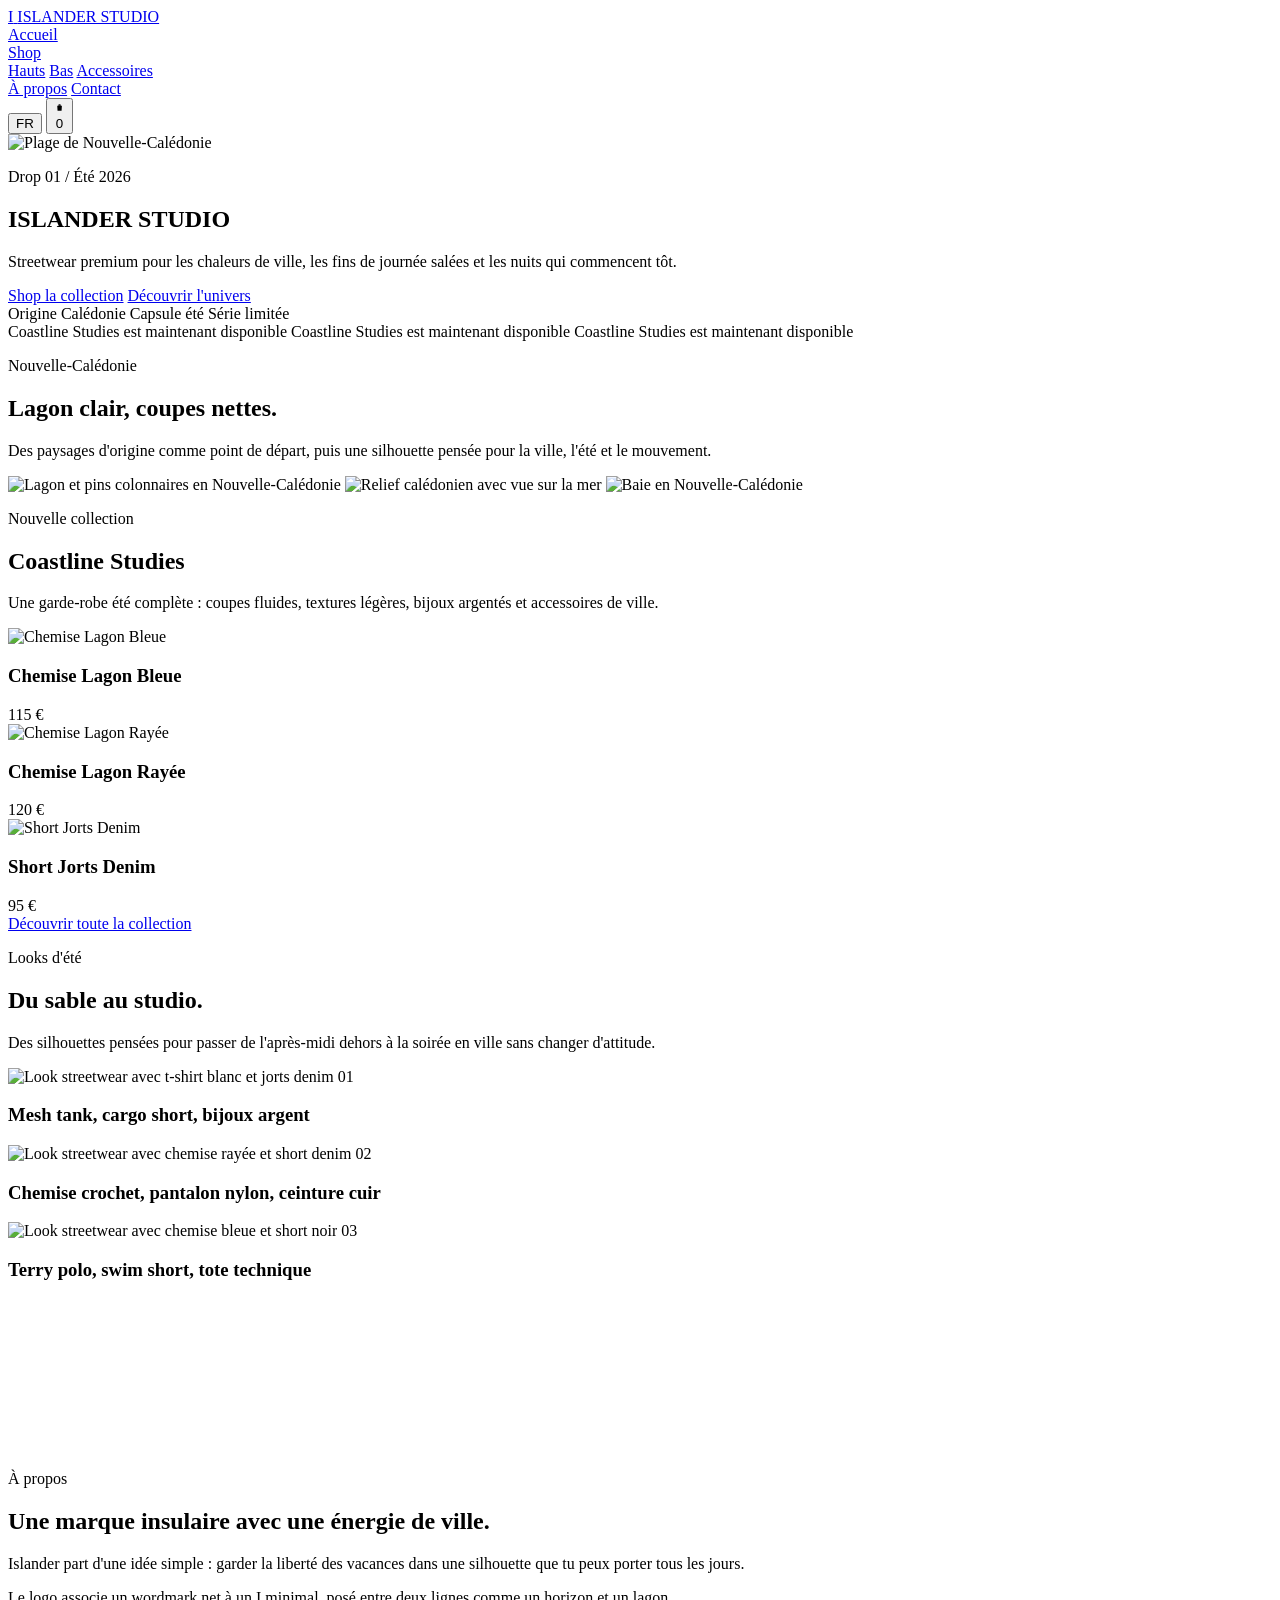
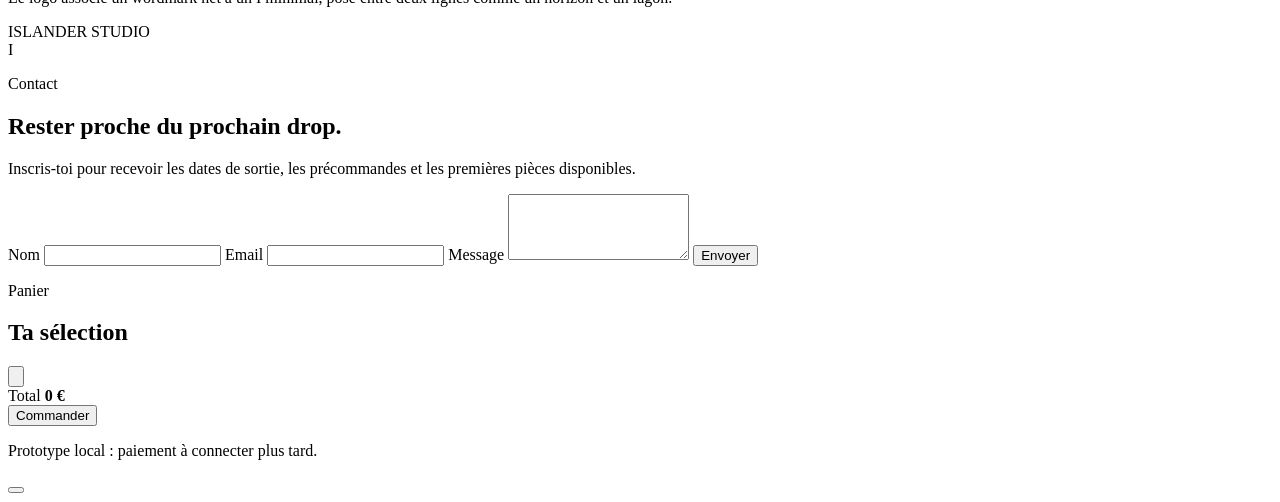
==== commit d305f1a3: "Add files via upload" ====
--- a/index.html
+++ b/index.html
@@ -5,9 +5,9 @@
     <meta name="viewport" content="width=device-width, initial-scale=1" />
     <meta
       name="description"
-      content="Islander, marque streetwear premium et artistique. Collection ete, shop, accessoires et pieces lifestyle."
+      content="Islander studio, marque streetwear premium et artistique. Collection ete, shop, accessoires et pieces lifestyle."
     />
-    <title>Islander | Premium Streetwear</title>
+    <title>Islander studio | Premium Streetwear</title>
     <link rel="preload" href="styles.css" as="style" />
     <link rel="stylesheet" href="styles.css" />
   </head>
@@ -15,18 +15,25 @@
     <div class="grain" aria-hidden="true"></div>
 
     <header class="site-header" data-header>
-      <a class="brand" href="#home" aria-label="Islander home">
+      <a class="brand" href="#home" aria-label="Islander studio home">
         <span class="brand-mark" aria-hidden="true">
           <span class="mark-line"></span>
           <span class="mark-i">I</span>
           <span class="mark-line lagoon"></span>
         </span>
-        <span class="brand-name">ISLANDER</span>
+        <span class="brand-name">ISLANDER STUDIO</span>
       </a>
 
       <nav class="desktop-nav" aria-label="Navigation principale">
         <a href="#home" data-i18n="navHome">Accueil</a>
-        <a href="#shop" data-i18n="navShop">Shop</a>
+        <div class="nav-item-dropdown">
+          <a href="shop.html" data-i18n="navShop">Shop</a>
+          <div class="dropdown-menu">
+            <a href="shop.html?filter=tops" data-i18n="filterTops">Hauts</a>
+            <a href="shop.html?filter=bottoms" data-i18n="filterBottoms">Bas</a>
+            <a href="shop.html?filter=accessories" data-i18n="filterAccessories">Accessoires</a>
+          </div>
+        </div>
         <a href="#about" data-i18n="navAbout">À propos</a>
         <a href="#contact" data-i18n="navContact">Contact</a>
       </nav>
@@ -48,23 +55,33 @@
     <main>
       <section class="hero" id="home">
         <div class="hero-media" aria-hidden="true">
-          <img src="assets/islander-campaign.svg" alt="" />
+          <img src="assets/Plage.jpg" alt="Plage de Nouvelle-Calédonie" />
+        </div>
+        <div class="hero-3d-container" aria-hidden="true">
+          <div class="floating-turtle">
+            <div class="turtle-shell"></div>
+            <div class="turtle-head"></div>
+            <div class="turtle-fin fin-a"></div>
+            <div class="turtle-fin fin-b"></div>
+            <div class="turtle-fin fin-c"></div>
+            <div class="turtle-fin fin-d"></div>
+          </div>
         </div>
         <div class="hero-copy reveal">
           <p class="eyebrow" data-i18n="heroEyebrow">Drop 01 / Été 2026</p>
-          <h1>ISLANDER</h1>
+          <h1>ISLANDER STUDIO</h1>
           <p class="hero-subtitle" data-i18n="heroSubtitle">
             Streetwear premium pour les chaleurs de ville, les fins de journée salées et les nuits qui commencent tôt.
           </p>
           <div class="hero-actions">
-            <a class="button primary" href="#shop" data-i18n="heroPrimary">Shop la collection</a>
+            <a class="button primary" href="shop.html" data-i18n="heroPrimary">Shop la collection</a>
             <a class="button ghost" href="#about" data-i18n="heroSecondary">Découvrir l'univers</a>
           </div>
         </div>
         <div class="hero-meta" aria-label="Collection details">
-          <span data-i18n="heroMetaOne">Paris design</span>
-          <span data-i18n="heroMetaTwo">Summer capsule</span>
-          <span data-i18n="heroMetaThree">Limited run</span>
+          <span data-i18n="heroMetaOne">Origine Calédonie</span>
+          <span data-i18n="heroMetaTwo">Capsule été</span>
+          <span data-i18n="heroMetaThree">Série limitée</span>
         </div>
       </section>
 
@@ -76,7 +93,22 @@
         </div>
       </section>
 
-      <section class="section shop-section" id="shop">
+      <section class="origin-band" aria-label="Origine Islander studio">
+        <div class="origin-copy reveal">
+          <p class="eyebrow" data-i18n="originEyebrow">Nouvelle-Calédonie</p>
+          <h2 data-i18n="originTitle">Lagon clair, coupes nettes.</h2>
+          <p data-i18n="originText">
+            Des paysages d'origine comme point de départ, puis une silhouette pensée pour la ville, l'été et le mouvement.
+          </p>
+        </div>
+        <div class="origin-gallery" aria-label="Paysages de Nouvelle-Calédonie">
+          <img class="origin-main reveal" src="assets/lagoon-pool.jpg" alt="Lagon et pins colonnaires en Nouvelle-Calédonie" />
+          <img class="origin-side reveal" src="assets/caledonia-ridge.jpg" alt="Relief calédonien avec vue sur la mer" />
+          <img class="origin-side reveal" src="assets/noumea-bay.jpg" alt="Baie en Nouvelle-Calédonie" />
+        </div>
+      </section>
+
+      <section class="section shop-teaser-section" id="shop-teaser">
         <div class="section-heading reveal">
           <p class="eyebrow" data-i18n="shopEyebrow">Nouvelle collection</p>
           <h2 data-i18n="shopTitle">Coastline Studies</h2>
@@ -85,36 +117,39 @@
           </p>
         </div>
 
-        <div class="shop-toolbar reveal">
-          <div class="filters" role="tablist" aria-label="Catégories produits">
-            <button class="filter active" type="button" data-filter="all" role="tab" aria-selected="true" data-i18n="filterAll">
-              Tout
-            </button>
-            <button class="filter" type="button" data-filter="tops" role="tab" aria-selected="false" data-i18n="filterTops">
-              Hauts
-            </button>
-            <button class="filter" type="button" data-filter="bottoms" role="tab" aria-selected="false" data-i18n="filterBottoms">
-              Bas
-            </button>
-            <button class="filter" type="button" data-filter="swim" role="tab" aria-selected="false" data-i18n="filterSwim">
-              Bain
-            </button>
-            <button class="filter" type="button" data-filter="accessories" role="tab" aria-selected="false" data-i18n="filterAccessories">
-              Accessoires
-            </button>
-          </div>
-
-          <label class="sort-control">
-            <span data-i18n="sortLabel">Trier</span>
-            <select data-sort>
-              <option value="featured" data-i18n="sortFeatured">Sélection</option>
-              <option value="priceAsc" data-i18n="sortPriceAsc">Prix croissant</option>
-              <option value="priceDesc" data-i18n="sortPriceDesc">Prix décroissant</option>
-            </select>
-          </label>
-        </div>
-
-        <div class="product-grid" data-products aria-live="polite"></div>
+        <div class="teaser-showcase reveal">
+          <article class="teaser-card" style="--wash:#ebe4d7;--accent:#4d8f8b">
+            <div class="teaser-art">
+              <img src="assets/chemise 1.jpg" alt="Chemise Lagon Bleue" class="teaser-image" />
+            </div>
+            <div class="teaser-info">
+              <h3>Chemise Lagon Bleue</h3>
+              <span class="price">115 €</span>
+            </div>
+          </article>
+          <article class="teaser-card" style="--wash:#cdd4c9;--accent:#d95c46">
+            <div class="teaser-art">
+              <img src="assets/Chemise 4.jpg" alt="Chemise Lagon Rayée" class="teaser-image" />
+            </div>
+            <div class="teaser-info">
+              <h3>Chemise Lagon Rayée</h3>
+              <span class="price">120 €</span>
+            </div>
+          </article>
+          <article class="teaser-card" style="--wash:#cdd4c9;--accent:#4d8f8b">
+            <div class="teaser-art">
+              <img src="assets/Short 1.jpg" alt="Short Jorts Denim" class="teaser-image" />
+            </div>
+            <div class="teaser-info">
+              <h3>Short Jorts Denim</h3>
+              <span class="price">95 €</span>
+            </div>
+          </article>
+        </div>
+
+        <div class="teaser-actions reveal">
+          <a class="button primary" href="shop.html">Découvrir toute la collection</a>
+        </div>
       </section>
 
       <section class="lookbook">
@@ -125,16 +160,19 @@
             Des silhouettes pensées pour passer de l'après-midi dehors à la soirée en ville sans changer d'attitude.
           </p>
         </div>
-        <div class="lookbook-grid" aria-label="Looks Islander">
+        <div class="lookbook-grid" aria-label="Looks Islander studio">
           <article class="look reveal">
+            <img class="look-image" src="assets/street-jorts-look.jpg" alt="Look streetwear avec t-shirt blanc et jorts denim" />
             <span>01</span>
             <h3 data-i18n="lookOneTitle">Mesh tank, cargo short, bijoux argent</h3>
           </article>
           <article class="look reveal">
+            <img class="look-image" src="assets/striped-shirt-look.jpg" alt="Look streetwear avec chemise rayée et short denim" />
             <span>02</span>
             <h3 data-i18n="lookTwoTitle">Chemise crochet, pantalon nylon, ceinture cuir</h3>
           </article>
           <article class="look reveal">
+            <img class="look-image" src="assets/street-blue-shirt.jpg" alt="Look streetwear avec chemise bleue et short noir" />
             <span>03</span>
             <h3 data-i18n="lookThreeTitle">Terry polo, swim short, tote technique</h3>
           </article>
@@ -142,6 +180,9 @@
       </section>
 
       <section class="section about-section" id="about">
+        <video class="about-video-bg" autoplay muted loop playsinline preload="auto" aria-hidden="true">
+          <source src="assets/about-video.mp4" type="video/mp4" />
+        </video>
         <div class="about-copy reveal">
           <p class="eyebrow" data-i18n="aboutEyebrow">À propos</p>
           <h2 data-i18n="aboutTitle">Une marque insulaire avec une énergie de ville.</h2>
@@ -152,8 +193,8 @@
             Le logo associe un wordmark net à un I minimal, posé entre deux lignes comme un horizon et un lagon.
           </p>
         </div>
-        <div class="identity-board reveal" aria-label="Direction visuelle Islander">
-          <div class="wordmark">ISLANDER</div>
+        <div class="identity-board reveal" aria-label="Direction visuelle Islander studio">
+          <div class="wordmark">ISLANDER STUDIO</div>
           <div class="monogram" aria-hidden="true">
             <span class="mark-line"></span>
             <span class="mark-i">I</span>
